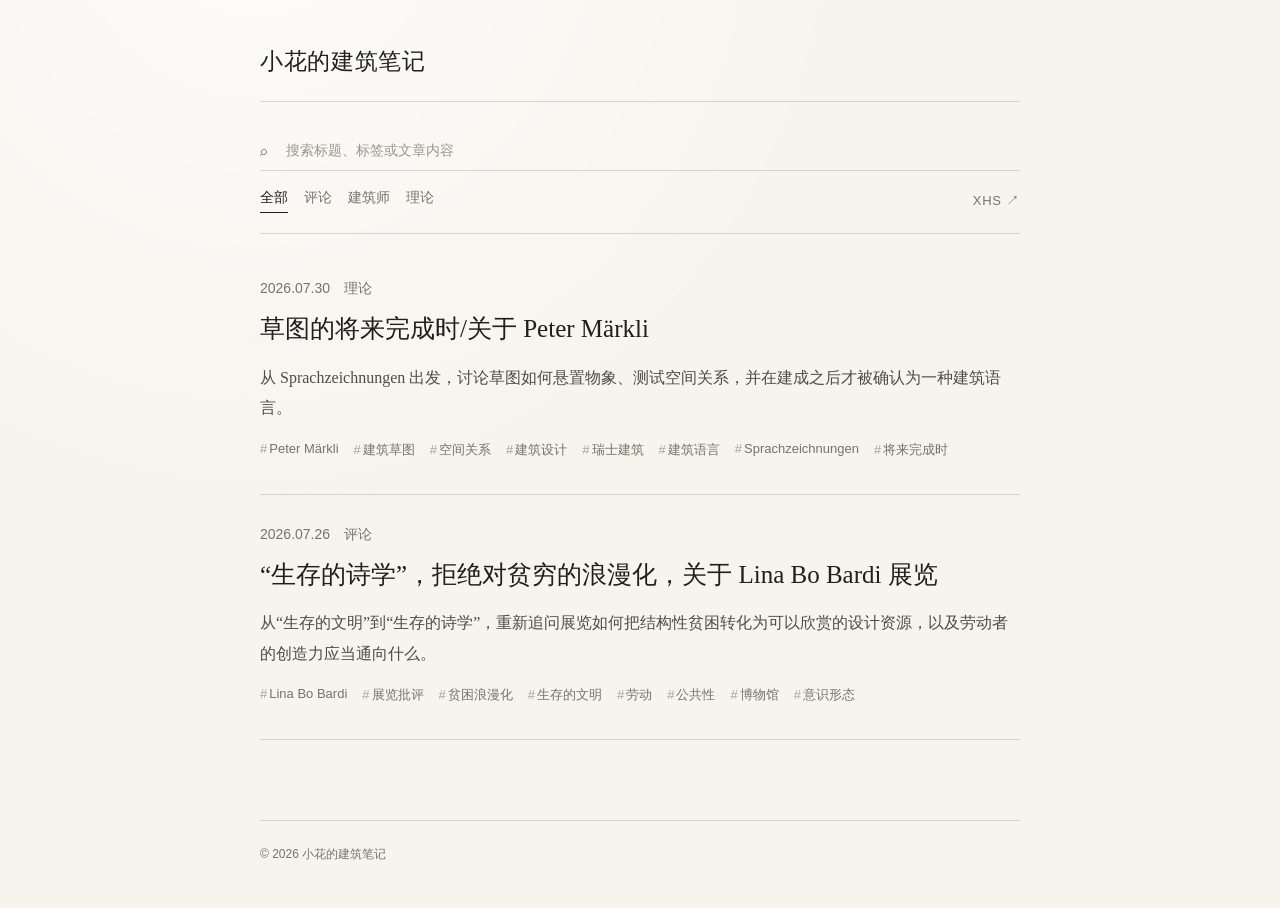
==== index.html @ e9a3d19f "Add Peter Märkli article to homepage" ====
<!doctype html>
<html lang="zh-CN">
  <head>
    <meta charset="utf-8" />
    <meta name="viewport" content="width=device-width, initial-scale=1" />
    <meta
      name="description"
      content="小花的建筑笔记：建筑、展览与公共生活的阅读、评论和研究札记。"
    />
    <meta name="robots" content="noindex, noarchive, nosnippet" />
    <title>小花的建筑笔记</title>
    <link rel="stylesheet" href="/assets/styles.css" />
  </head>
  <body>
    <div class="shell">
      <header class="site-header">
        <a class="site-title" href="/" aria-label="小花的建筑笔记首页">小花的建筑笔记</a>
      </header>

      <main>
        <section class="controls" aria-label="文章搜索与筛选">
          <div class="search-wrap">
            <label class="search-label" for="article-search" aria-hidden="true">⌕</label>
            <input
              class="search-input"
              id="article-search"
              type="search"
              placeholder="搜索标题、标签或文章内容"
              autocomplete="off"
              data-search
            />
            <button class="search-clear" type="button" data-search-clear>清除</button>
          </div>

          <div class="filter-row">
            <div class="filters" aria-label="文章分类">
              <button
                class="filter-button is-active"
                type="button"
                data-filter="全部"
                aria-pressed="true"
              >
                全部
              </button>
              <button class="filter-button" type="button" data-filter="评论" aria-pressed="false">
                评论
              </button>
              <button
                class="filter-button"
                type="button"
                data-filter="建筑师"
                aria-pressed="false"
              >
                建筑师
              </button>
              <button class="filter-button" type="button" data-filter="理论" aria-pressed="false">
                理论
              </button>
            </div>
            <a
              class="xhs-link"
              href="https://xhslink.cn/m/5hU8gL6OSXb"
              target="_blank"
              rel="noopener noreferrer"
              aria-label="在新窗口打开小红书"
              >XHS ↗</a
            >
          </div>
        </section>

        <p class="result-count" aria-live="polite" data-result-count></p>

        <section class="article-list" aria-label="文章">
          <a
            class="article-card"
            href="/articles/future-perfect-sketch-peter-markli/"
            data-article
          >
            <div class="article-meta">
              <time datetime="2026-07-30">2026.07.30</time>
              <span>理论</span>
            </div>
            <h1 class="article-card-title">
              草图的将来完成时/关于 <span lang="en">Peter Märkli</span>
            </h1>
            <p class="article-summary">
              从 Sprachzeichnungen 出发，讨论草图如何悬置物象、测试空间关系，并在建成之后才被确认为一种建筑语言。
            </p>
            <div class="article-tags" aria-label="标签">
              <span class="tag">Peter Märkli</span>
              <span class="tag">建筑草图</span>
              <span class="tag">空间关系</span>
              <span class="tag">建筑设计</span>
              <span class="tag">瑞士建筑</span>
              <span class="tag">建筑语言</span>
              <span class="tag">Sprachzeichnungen</span>
              <span class="tag">将来完成时</span>
            </div>
          </a>

          <a
            class="article-card"
            href="/articles/poetics-of-survival-lina-bo-bardi/"
            data-article
          >
            <div class="article-meta">
              <time datetime="2026-07-26">2026.07.26</time>
              <span>评论</span>
            </div>
            <h1 class="article-card-title">
              “生存的诗学”，拒绝对贫穷的浪漫化，关于 <span lang="en">Lina Bo Bardi</span>
              展览
            </h1>
            <p class="article-summary">
              从“生存的文明”到“生存的诗学”，重新追问展览如何把结构性贫困转化为可以欣赏的设计资源，以及劳动者的创造力应当通向什么。
            </p>
            <div class="article-tags" aria-label="标签">
              <span class="tag">Lina Bo Bardi</span>
              <span class="tag">展览批评</span>
              <span class="tag">贫困浪漫化</span>
              <span class="tag">生存的文明</span>
              <span class="tag">劳动</span>
              <span class="tag">公共性</span>
              <span class="tag">博物馆</span>
              <span class="tag">意识形态</span>
            </div>
          </a>

          <p class="empty-state" data-empty>没有找到匹配的文章。</p>
        </section>
      </main>

      <footer class="site-footer">
        <span>© 2026 小花的建筑笔记</span>
      </footer>
    </div>

    <script src="/assets/site.js" defer></script>
    <script src="/assets/protect.js" defer></script>
  </body>
</html>
---- assets/styles.css ----
:root {
  color-scheme: light;
  --paper: #f7f4ed;
  --paper-deep: #efeae0;
  --ink: #201f1c;
  --muted: #77726a;
  --line: rgba(32, 31, 28, 0.16);
  --accent: #8d3f2b;
  --serif-cn: "Songti SC", STSong, "Noto Serif CJK SC", "Source Han Serif SC", serif;
  --serif-en: "New York", ui-serif, "Iowan Old Style", "Times New Roman", serif;
  --ui: -apple-system, BlinkMacSystemFont, "SF Pro Text", "SF Pro Display", "PingFang SC",
    "Helvetica Neue", Arial, sans-serif;
}

* {
  box-sizing: border-box;
}

html {
  background: var(--paper);
  color: var(--ink);
  font-synthesis: none;
  text-rendering: optimizeLegibility;
  -webkit-font-smoothing: antialiased;
}

body {
  margin: 0;
  min-height: 100vh;
  background:
    radial-gradient(circle at 20% -10%, rgba(255, 255, 255, 0.72), transparent 38rem),
    var(--paper);
}

a {
  color: inherit;
  text-decoration: none;
}

a:focus-visible,
button:focus-visible,
input:focus-visible {
  outline: 1px solid var(--ink);
  outline-offset: 4px;
}

.shell {
  width: min(100% - 40px, 760px);
  margin: 0 auto;
}

.site-header {
  display: flex;
  align-items: baseline;
  justify-content: space-between;
  gap: 24px;
  padding: 46px 0 24px;
  border-bottom: 1px solid var(--line);
}

.site-title {
  font-family: var(--serif-cn);
  font-size: 23px;
  font-weight: 500;
  letter-spacing: 0.03em;
}

.site-note {
  color: var(--muted);
  font-family: var(--ui);
  font-size: 12px;
  font-weight: 400;
  letter-spacing: 0.08em;
}

.controls {
  padding: 27px 0 20px;
  border-bottom: 1px solid var(--line);
}

.search-wrap {
  position: relative;
}

.search-label {
  position: absolute;
  left: 0;
  top: 50%;
  color: var(--muted);
  font-family: var(--ui);
  font-size: 14px;
  transform: translateY(-50%);
  pointer-events: none;
}

.search-input {
  width: 100%;
  height: 42px;
  padding: 0 58px 0 26px;
  border: 0;
  border-bottom: 1px solid var(--line);
  border-radius: 0;
  background: transparent;
  color: var(--ink);
  font-family: var(--ui);
  font-size: 14px;
  font-weight: 400;
  appearance: none;
}

.search-input::placeholder {
  color: #9a958d;
}

.search-input:focus {
  border-bottom-color: var(--ink);
  outline: none;
}

.search-clear {
  position: absolute;
  right: 0;
  top: 50%;
  display: none;
  padding: 6px 0 6px 10px;
  border: 0;
  background: transparent;
  color: var(--muted);
  cursor: pointer;
  font-family: var(--ui);
  font-size: 12px;
  transform: translateY(-50%);
}

.search-clear.is-visible {
  display: block;
}

.filter-row {
  display: flex;
  align-items: center;
  gap: 20px;
  margin-top: 18px;
}

.filters {
  display: flex;
  flex: 1;
  flex-wrap: wrap;
  gap: 16px;
}

.filter-button {
  padding: 0 0 5px;
  border: 0;
  border-bottom: 1px solid transparent;
  background: transparent;
  color: var(--muted);
  cursor: pointer;
  font-family: var(--ui);
  font-size: 14px;
  font-weight: 400;
}

.filter-button:hover,
.filter-button.is-active {
  border-bottom-color: var(--ink);
  color: var(--ink);
}

.xhs-link {
  margin-left: auto;
  color: var(--muted);
  font-family: var(--ui);
  font-size: 13px;
  font-weight: 400;
  letter-spacing: 0.06em;
  transition: color 160ms ease;
}

.xhs-link:hover {
  color: var(--accent);
}

.article-list {
  padding: 15px 0 80px;
}

.article-card {
  display: block;
  padding: 31px 0 35px;
  border-bottom: 1px solid var(--line);
}

.article-card:hover .article-card-title {
  color: var(--accent);
}

.article-meta,
.result-count,
.empty-state,
.article-kicker,
.article-tags,
.figure-caption,
.back-link,
.site-footer {
  font-family: var(--ui);
  font-size: 14px;
  font-weight: 400;
}

.article-meta {
  display: flex;
  gap: 14px;
  margin-bottom: 12px;
  color: var(--muted);
}

.article-card-title {
  max-width: 690px;
  margin: 0;
  font-family: var(--serif-cn);
  font-size: 25px;
  font-weight: 500;
  line-height: 1.55;
  transition: color 160ms ease;
}

.article-summary {
  margin: 14px 0 0;
  color: #4f4c46;
  font-family: var(--serif-cn);
  font-size: 16px;
  font-weight: 400;
  line-height: 1.9;
}

.article-tags {
  display: flex;
  flex-wrap: wrap;
  gap: 7px 15px;
  margin-top: 17px;
  color: var(--muted);
  font-size: 13px;
}

.tag::before {
  content: "#";
  margin-right: 2px;
  color: #aaa49a;
}

.result-count {
  display: none;
  margin: 25px 0 0;
  color: var(--muted);
}

.result-count.is-visible {
  display: block;
}

.empty-state {
  display: none;
  padding: 54px 0;
  color: var(--muted);
}

.empty-state.is-visible {
  display: block;
}

.article-page .site-header {
  padding-bottom: 22px;
}

.article-main {
  padding: 55px 0 88px;
}

.back-link {
  display: inline-block;
  margin-bottom: 49px;
  color: var(--muted);
}

.back-link:hover {
  color: var(--ink);
}

.article-kicker {
  display: flex;
  gap: 15px;
  margin-bottom: 15px;
  color: var(--muted);
}

.article-title {
  margin: 0;
  font-family: var(--serif-cn);
  font-size: 30px;
  font-weight: 500;
  line-height: 1.5;
  letter-spacing: 0.005em;
}

.article-deck {
  margin: 23px 0 0;
  color: #5f5a52;
  font-family: var(--serif-cn);
  font-size: 16px;
  line-height: 1.9;
}

.article-header .article-tags {
  margin-top: 24px;
  padding-bottom: 38px;
  border-bottom: 1px solid var(--line);
}

.article-body {
  padding-top: 37px;
  font-family: var(--serif-cn);
  font-size: 18px;
  font-weight: 400;
  line-height: 1.95;
  letter-spacing: 0.004em;
}

.article-body p {
  margin: 0 0 1.55em;
}

.article-body .latin {
  font-family: var(--serif-en);
}

.article-body h2 {
  margin: 2.7em 0 1.2em;
  font-family: var(--serif-cn);
  font-size: 21px;
  font-weight: 500;
  line-height: 1.6;
}

.article-body h3 {
  margin: 2em 0 0.7em;
  font-family: var(--serif-cn);
  font-size: 18px;
  font-weight: 500;
  line-height: 1.8;
}

.article-body figure {
  width: min(100vw - 40px, 920px);
  margin: 3.3em 0 3.45em;
  transform: translateX(calc((760px - min(100vw - 40px, 920px)) / 2));
}

.article-body img {
  display: block;
  width: 100%;
  max-height: 78vh;
  background: var(--paper-deep);
  object-fit: contain;
}

.article-body .portrait {
  width: min(76vw, 570px);
  margin-right: auto;
  margin-left: auto;
}

.figure-caption {
  margin-top: 10px;
  color: var(--muted);
  font-size: 12px;
  line-height: 1.6;
  letter-spacing: 0.015em;
}

.article-conclusion {
  margin: 3.2em 0 2.7em;
  padding: 1.65em 0 0.05em;
  border-top: 1px solid var(--ink);
  border-bottom: 1px solid var(--ink);
}

.article-conclusion p {
  padding-left: 1.6em;
  text-indent: -1.6em;
}

.site-footer {
  display: flex;
  justify-content: space-between;
  gap: 18px;
  padding: 25px 0 45px;
  border-top: 1px solid var(--line);
  color: var(--muted);
  font-size: 12px;
}

@media (max-width: 799px) {
  .article-body figure {
    transform: none;
  }
}

@media (max-width: 560px) {
  .shell {
    width: min(100% - 30px, 760px);
  }

  .site-header {
    align-items: flex-start;
    padding-top: 30px;
  }

  .site-note {
    display: none;
  }

  .controls {
    padding-top: 21px;
  }

  .filter-row {
    gap: 12px;
  }

  .filters {
    gap: 13px;
  }

  .article-card {
    padding: 26px 0 30px;
  }

  .article-card-title {
    font-size: 22px;
  }

  .article-summary {
    font-size: 15px;
  }

  .article-main {
    padding: 36px 0 66px;
  }

  .back-link {
    margin-bottom: 35px;
  }

  .article-title {
    font-size: 28px;
  }

  .article-body {
    font-size: 17px;
    line-height: 1.92;
  }

  .article-body figure {
    width: calc(100vw - 30px);
  }

  .site-footer {
    flex-direction: column;
  }
}

@media (prefers-reduced-motion: reduce) {
  * {
    scroll-behavior: auto !important;
    transition: none !important;
  }
}
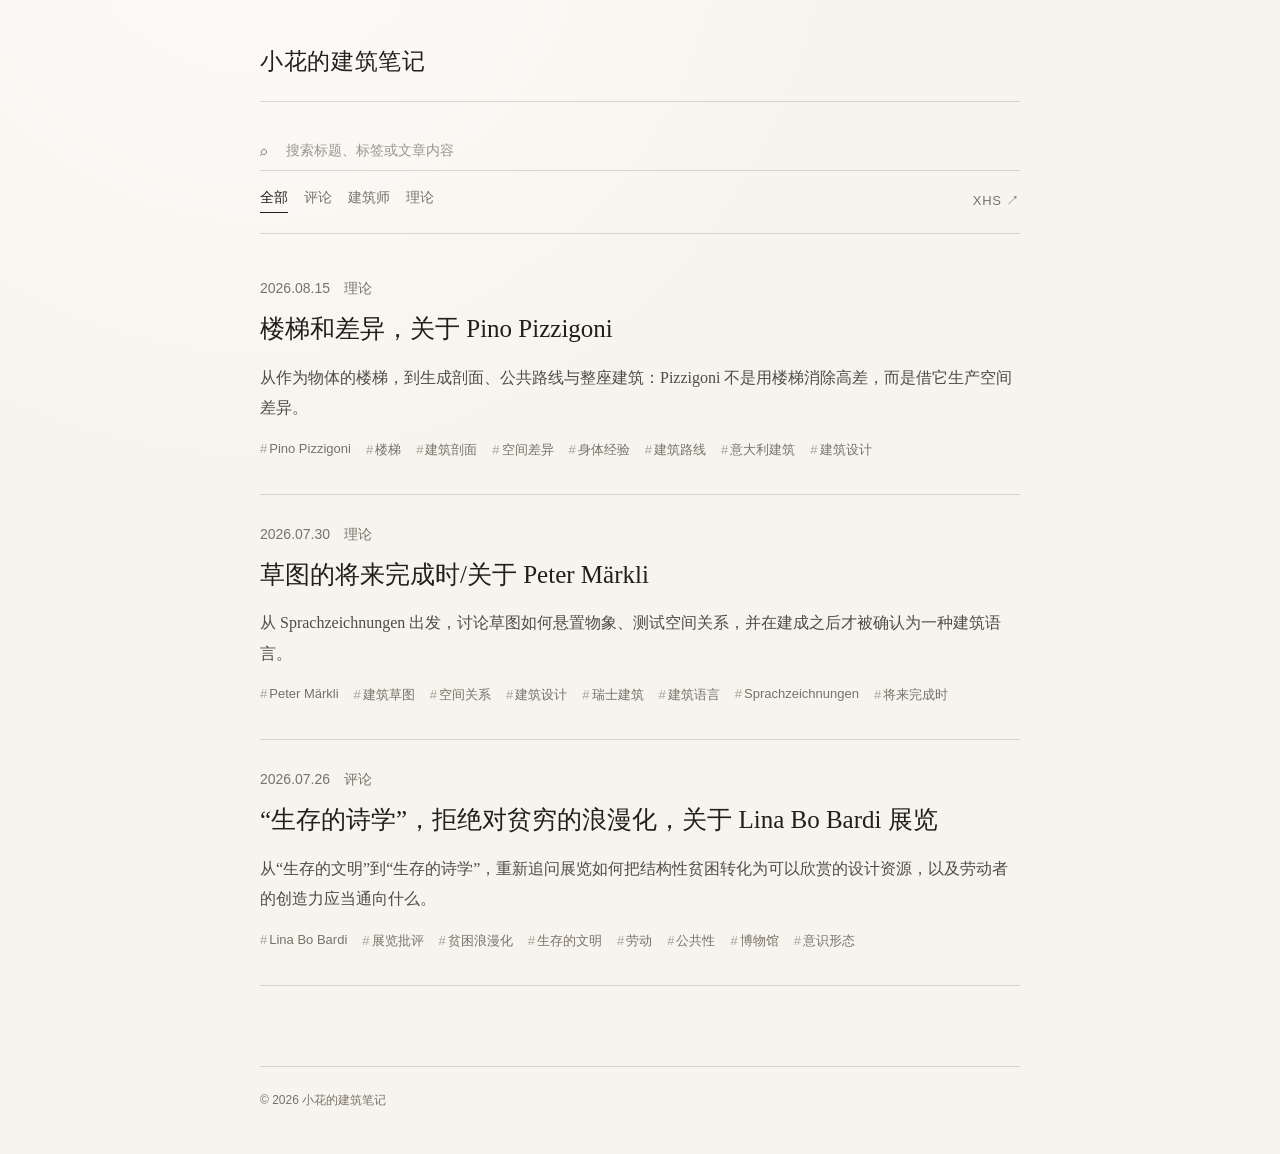
==== commit ab2775b6: "Add Pino Pizzigoni article to homepage" ====
--- a/index.html
+++ b/index.html
@@ -73,7 +73,34 @@
         <section class="article-list" aria-label="文章">
           <a
             class="article-card"
-            href="/articles/future-perfect-sketch-peter-markli/"
+            href="/articles/stairs-and-difference-pino-pizzigoni/?v=20260815"
+            data-article
+          >
+            <div class="article-meta">
+              <time datetime="2026-08-15">2026.08.15</time>
+              <span>理论</span>
+            </div>
+            <h1 class="article-card-title">
+              楼梯和差异，关于 <span lang="en">Pino Pizzigoni</span>
+            </h1>
+            <p class="article-summary">
+              从作为物体的楼梯，到生成剖面、公共路线与整座建筑：Pizzigoni 不是用楼梯消除高差，而是借它生产空间差异。
+            </p>
+            <div class="article-tags" aria-label="标签">
+              <span class="tag">Pino Pizzigoni</span>
+              <span class="tag">楼梯</span>
+              <span class="tag">建筑剖面</span>
+              <span class="tag">空间差异</span>
+              <span class="tag">身体经验</span>
+              <span class="tag">建筑路线</span>
+              <span class="tag">意大利建筑</span>
+              <span class="tag">建筑设计</span>
+            </div>
+          </a>
+
+          <a
+            class="article-card"
+            href="/articles/future-perfect-sketch-peter-markli/?v=20260730"
             data-article
           >
             <div class="article-meta">
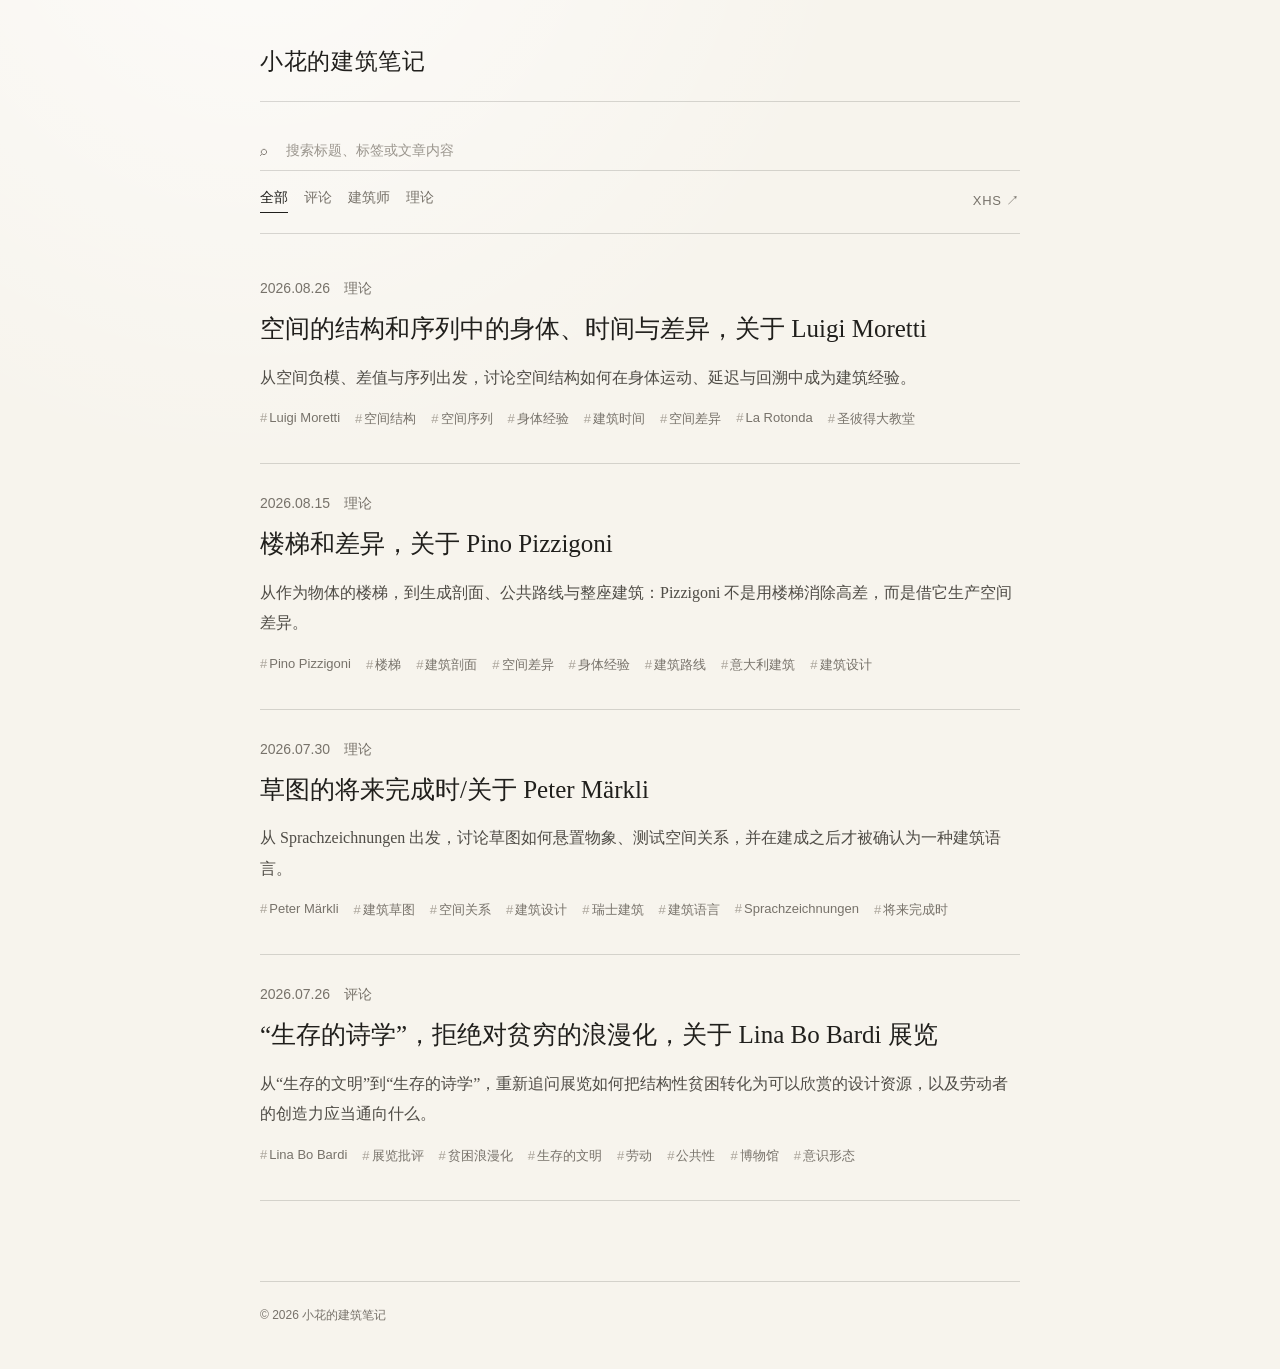
==== commit 7b40a486: "publish Luigi Moretti space structure and sequence essay" ====
--- a/index.html
+++ b/index.html
@@ -3,10 +3,7 @@
   <head>
     <meta charset="utf-8" />
     <meta name="viewport" content="width=device-width, initial-scale=1" />
-    <meta
-      name="description"
-      content="小花的建筑笔记：建筑、展览与公共生活的阅读、评论和研究札记。"
-    />
+    <meta name="description" content="小花的建筑笔记：建筑、展览与公共生活的阅读、评论和研究札记。" />
     <meta name="robots" content="noindex, noarchive, nosnippet" />
     <title>小花的建筑笔记</title>
     <link rel="stylesheet" href="/assets/styles.css" />
@@ -21,148 +18,65 @@
         <section class="controls" aria-label="文章搜索与筛选">
           <div class="search-wrap">
             <label class="search-label" for="article-search" aria-hidden="true">⌕</label>
-            <input
-              class="search-input"
-              id="article-search"
-              type="search"
-              placeholder="搜索标题、标签或文章内容"
-              autocomplete="off"
-              data-search
-            />
+            <input class="search-input" id="article-search" type="search" placeholder="搜索标题、标签或文章内容" autocomplete="off" data-search />
             <button class="search-clear" type="button" data-search-clear>清除</button>
           </div>
 
           <div class="filter-row">
             <div class="filters" aria-label="文章分类">
-              <button
-                class="filter-button is-active"
-                type="button"
-                data-filter="全部"
-                aria-pressed="true"
-              >
-                全部
-              </button>
-              <button class="filter-button" type="button" data-filter="评论" aria-pressed="false">
-                评论
-              </button>
-              <button
-                class="filter-button"
-                type="button"
-                data-filter="建筑师"
-                aria-pressed="false"
-              >
-                建筑师
-              </button>
-              <button class="filter-button" type="button" data-filter="理论" aria-pressed="false">
-                理论
-              </button>
+              <button class="filter-button is-active" type="button" data-filter="全部" aria-pressed="true">全部</button>
+              <button class="filter-button" type="button" data-filter="评论" aria-pressed="false">评论</button>
+              <button class="filter-button" type="button" data-filter="建筑师" aria-pressed="false">建筑师</button>
+              <button class="filter-button" type="button" data-filter="理论" aria-pressed="false">理论</button>
             </div>
-            <a
-              class="xhs-link"
-              href="https://xhslink.cn/m/5hU8gL6OSXb"
-              target="_blank"
-              rel="noopener noreferrer"
-              aria-label="在新窗口打开小红书"
-              >XHS ↗</a
-            >
+            <a class="xhs-link" href="https://xhslink.cn/m/5hU8gL6OSXb" target="_blank" rel="noopener noreferrer" aria-label="在新窗口打开小红书">XHS ↗</a>
           </div>
         </section>
 
         <p class="result-count" aria-live="polite" data-result-count></p>
 
         <section class="article-list" aria-label="文章">
-          <a
-            class="article-card"
-            href="/articles/stairs-and-difference-pino-pizzigoni/?v=20260815"
-            data-article
-          >
+          <a class="article-card" href="/articles/structure-sequence-body-time-difference-luigi-moretti/?v=20260826" data-article>
             <div class="article-meta">
-              <time datetime="2026-08-15">2026.08.15</time>
+              <time datetime="2026-08-26">2026.08.26</time>
               <span>理论</span>
             </div>
-            <h1 class="article-card-title">
-              楼梯和差异，关于 <span lang="en">Pino Pizzigoni</span>
-            </h1>
-            <p class="article-summary">
-              从作为物体的楼梯，到生成剖面、公共路线与整座建筑：Pizzigoni 不是用楼梯消除高差，而是借它生产空间差异。
-            </p>
+            <h1 class="article-card-title">空间的结构和序列中的身体、时间与差异，关于 <span lang="en">Luigi Moretti</span></h1>
+            <p class="article-summary">从空间负模、差值与序列出发，讨论空间结构如何在身体运动、延迟与回溯中成为建筑经验。</p>
             <div class="article-tags" aria-label="标签">
-              <span class="tag">Pino Pizzigoni</span>
-              <span class="tag">楼梯</span>
-              <span class="tag">建筑剖面</span>
-              <span class="tag">空间差异</span>
-              <span class="tag">身体经验</span>
-              <span class="tag">建筑路线</span>
-              <span class="tag">意大利建筑</span>
-              <span class="tag">建筑设计</span>
+              <span class="tag">Luigi Moretti</span><span class="tag">空间结构</span><span class="tag">空间序列</span><span class="tag">身体经验</span><span class="tag">建筑时间</span><span class="tag">空间差异</span><span class="tag">La Rotonda</span><span class="tag">圣彼得大教堂</span>
             </div>
           </a>
 
-          <a
-            class="article-card"
-            href="/articles/future-perfect-sketch-peter-markli/?v=20260730"
-            data-article
-          >
-            <div class="article-meta">
-              <time datetime="2026-07-30">2026.07.30</time>
-              <span>理论</span>
-            </div>
-            <h1 class="article-card-title">
-              草图的将来完成时/关于 <span lang="en">Peter Märkli</span>
-            </h1>
-            <p class="article-summary">
-              从 Sprachzeichnungen 出发，讨论草图如何悬置物象、测试空间关系，并在建成之后才被确认为一种建筑语言。
-            </p>
-            <div class="article-tags" aria-label="标签">
-              <span class="tag">Peter Märkli</span>
-              <span class="tag">建筑草图</span>
-              <span class="tag">空间关系</span>
-              <span class="tag">建筑设计</span>
-              <span class="tag">瑞士建筑</span>
-              <span class="tag">建筑语言</span>
-              <span class="tag">Sprachzeichnungen</span>
-              <span class="tag">将来完成时</span>
-            </div>
+          <a class="article-card" href="/articles/stairs-and-difference-pino-pizzigoni/?v=20260815" data-article>
+            <div class="article-meta"><time datetime="2026-08-15">2026.08.15</time><span>理论</span></div>
+            <h1 class="article-card-title">楼梯和差异，关于 <span lang="en">Pino Pizzigoni</span></h1>
+            <p class="article-summary">从作为物体的楼梯，到生成剖面、公共路线与整座建筑：Pizzigoni 不是用楼梯消除高差，而是借它生产空间差异。</p>
+            <div class="article-tags" aria-label="标签"><span class="tag">Pino Pizzigoni</span><span class="tag">楼梯</span><span class="tag">建筑剖面</span><span class="tag">空间差异</span><span class="tag">身体经验</span><span class="tag">建筑路线</span><span class="tag">意大利建筑</span><span class="tag">建筑设计</span></div>
           </a>
 
-          <a
-            class="article-card"
-            href="/articles/poetics-of-survival-lina-bo-bardi/"
-            data-article
-          >
-            <div class="article-meta">
-              <time datetime="2026-07-26">2026.07.26</time>
-              <span>评论</span>
-            </div>
-            <h1 class="article-card-title">
-              “生存的诗学”，拒绝对贫穷的浪漫化，关于 <span lang="en">Lina Bo Bardi</span>
-              展览
-            </h1>
-            <p class="article-summary">
-              从“生存的文明”到“生存的诗学”，重新追问展览如何把结构性贫困转化为可以欣赏的设计资源，以及劳动者的创造力应当通向什么。
-            </p>
-            <div class="article-tags" aria-label="标签">
-              <span class="tag">Lina Bo Bardi</span>
-              <span class="tag">展览批评</span>
-              <span class="tag">贫困浪漫化</span>
-              <span class="tag">生存的文明</span>
-              <span class="tag">劳动</span>
-              <span class="tag">公共性</span>
-              <span class="tag">博物馆</span>
-              <span class="tag">意识形态</span>
-            </div>
+          <a class="article-card" href="/articles/future-perfect-sketch-peter-markli/?v=20260730" data-article>
+            <div class="article-meta"><time datetime="2026-07-30">2026.07.30</time><span>理论</span></div>
+            <h1 class="article-card-title">草图的将来完成时/关于 <span lang="en">Peter Märkli</span></h1>
+            <p class="article-summary">从 Sprachzeichnungen 出发，讨论草图如何悬置物象、测试空间关系，并在建成之后才被确认为一种建筑语言。</p>
+            <div class="article-tags" aria-label="标签"><span class="tag">Peter Märkli</span><span class="tag">建筑草图</span><span class="tag">空间关系</span><span class="tag">建筑设计</span><span class="tag">瑞士建筑</span><span class="tag">建筑语言</span><span class="tag">Sprachzeichnungen</span><span class="tag">将来完成时</span></div>
+          </a>
+
+          <a class="article-card" href="/articles/poetics-of-survival-lina-bo-bardi/" data-article>
+            <div class="article-meta"><time datetime="2026-07-26">2026.07.26</time><span>评论</span></div>
+            <h1 class="article-card-title">“生存的诗学”，拒绝对贫穷的浪漫化，关于 <span lang="en">Lina Bo Bardi</span> 展览</h1>
+            <p class="article-summary">从“生存的文明”到“生存的诗学”，重新追问展览如何把结构性贫困转化为可以欣赏的设计资源，以及劳动者的创造力应当通向什么。</p>
+            <div class="article-tags" aria-label="标签"><span class="tag">Lina Bo Bardi</span><span class="tag">展览批评</span><span class="tag">贫困浪漫化</span><span class="tag">生存的文明</span><span class="tag">劳动</span><span class="tag">公共性</span><span class="tag">博物馆</span><span class="tag">意识形态</span></div>
           </a>
 
           <p class="empty-state" data-empty>没有找到匹配的文章。</p>
         </section>
       </main>
 
-      <footer class="site-footer">
-        <span>© 2026 小花的建筑笔记</span>
-      </footer>
+      <footer class="site-footer"><span>© 2026 小花的建筑笔记</span></footer>
     </div>
 
-    <script src="/assets/site.js" defer></script>
+    <script src="/assets/site.js?v=20260826" defer></script>
     <script src="/assets/protect.js" defer></script>
   </body>
 </html>
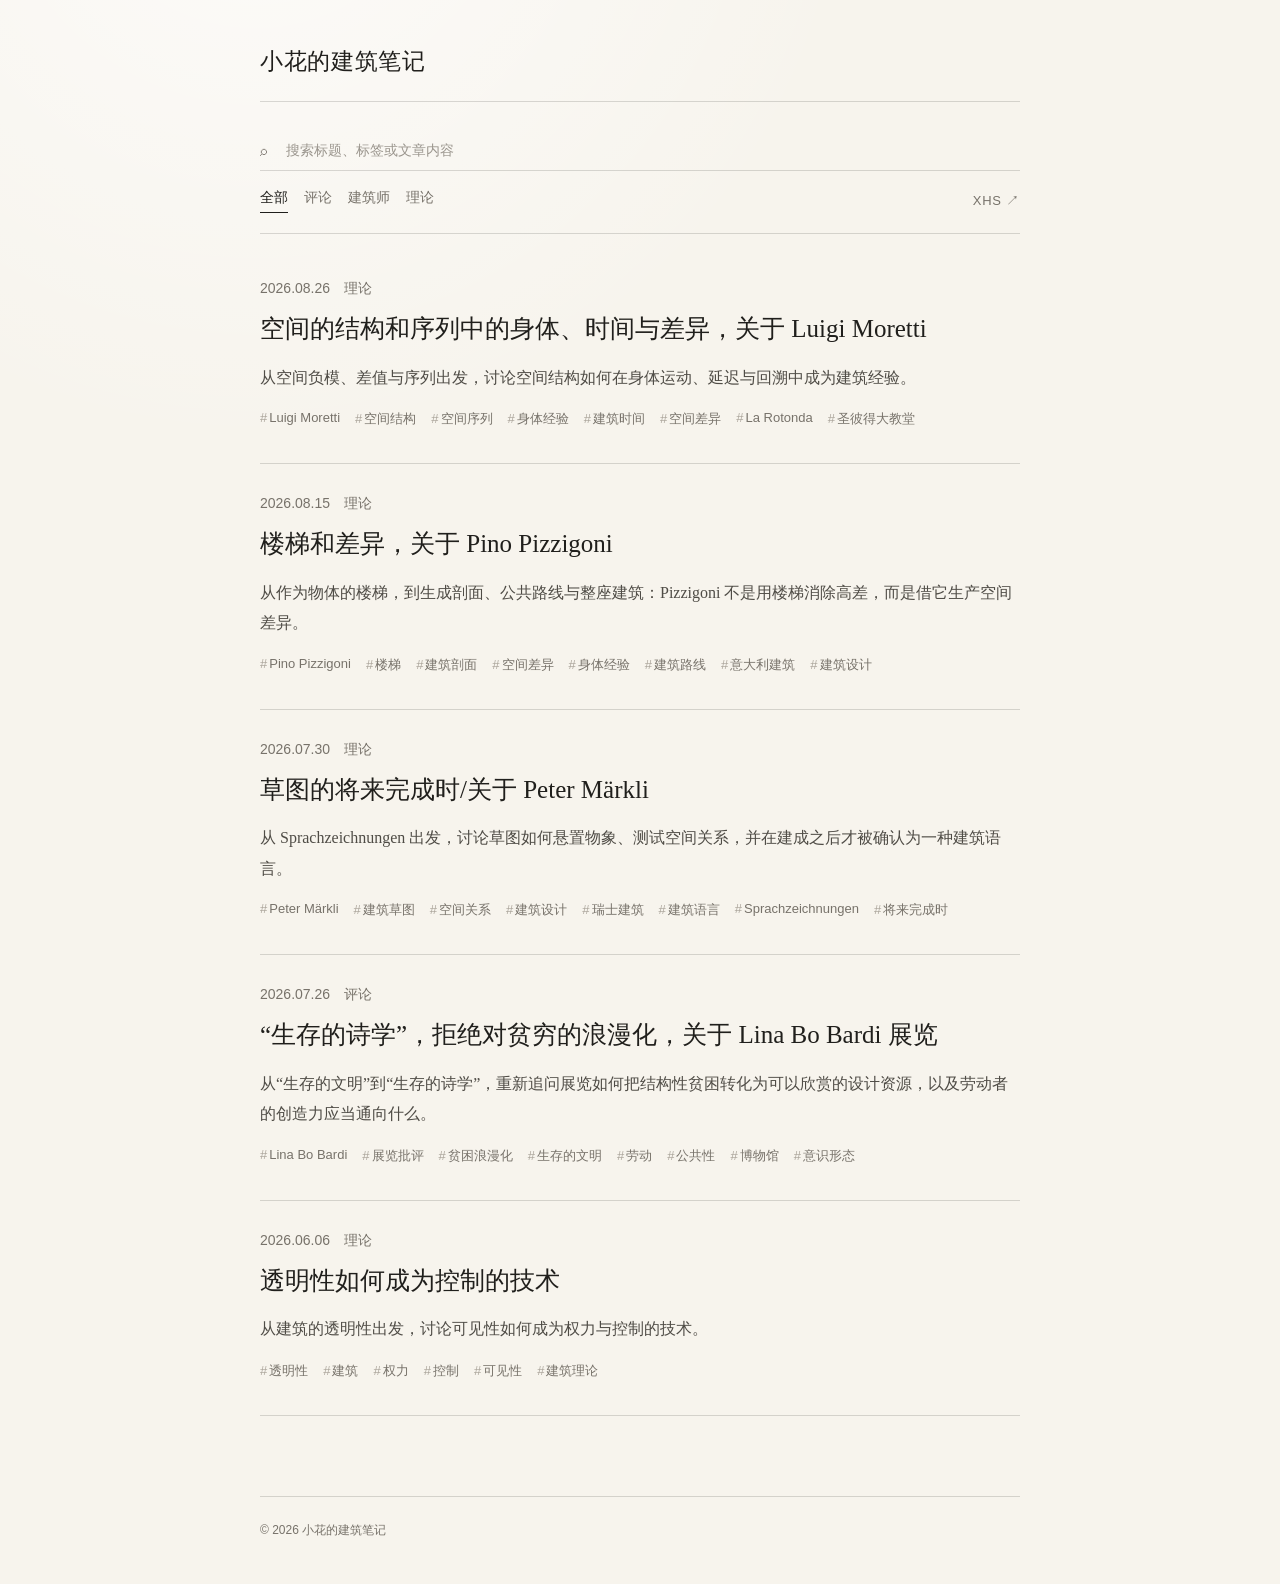
==== commit dd041cf3: "add transparency as a technology of control" ====
--- a/index.html
+++ b/index.html
@@ -69,6 +69,13 @@
             <div class="article-tags" aria-label="标签"><span class="tag">Lina Bo Bardi</span><span class="tag">展览批评</span><span class="tag">贫困浪漫化</span><span class="tag">生存的文明</span><span class="tag">劳动</span><span class="tag">公共性</span><span class="tag">博物馆</span><span class="tag">意识形态</span></div>
           </a>
 
+          <a class="article-card" href="/articles/transparency-as-a-technology-of-control/?v=20260606" data-article>
+            <div class="article-meta"><time datetime="2026-06-06">2026.06.06</time><span>理论</span></div>
+            <h1 class="article-card-title">透明性如何成为控制的技术</h1>
+            <p class="article-summary">从建筑的透明性出发，讨论可见性如何成为权力与控制的技术。</p>
+            <div class="article-tags" aria-label="标签"><span class="tag">透明性</span><span class="tag">建筑</span><span class="tag">权力</span><span class="tag">控制</span><span class="tag">可见性</span><span class="tag">建筑理论</span></div>
+          </a>
+
           <p class="empty-state" data-empty>没有找到匹配的文章。</p>
         </section>
       </main>
@@ -76,7 +83,7 @@
       <footer class="site-footer"><span>© 2026 小花的建筑笔记</span></footer>
     </div>
 
-    <script src="/assets/site.js?v=20260826" defer></script>
+    <script src="/assets/site.js?v=20260606a" defer></script>
     <script src="/assets/protect.js" defer></script>
   </body>
 </html>
--- a/assets/styles.css
+++ b/assets/styles.css
@@ -343,6 +343,10 @@
   line-height: 1.6;
 }
 
+.article-body > h2:first-child {
+  margin-top: 0;
+}
+
 .article-body h3 {
   margin: 2em 0 0.7em;
   font-family: var(--serif-cn);
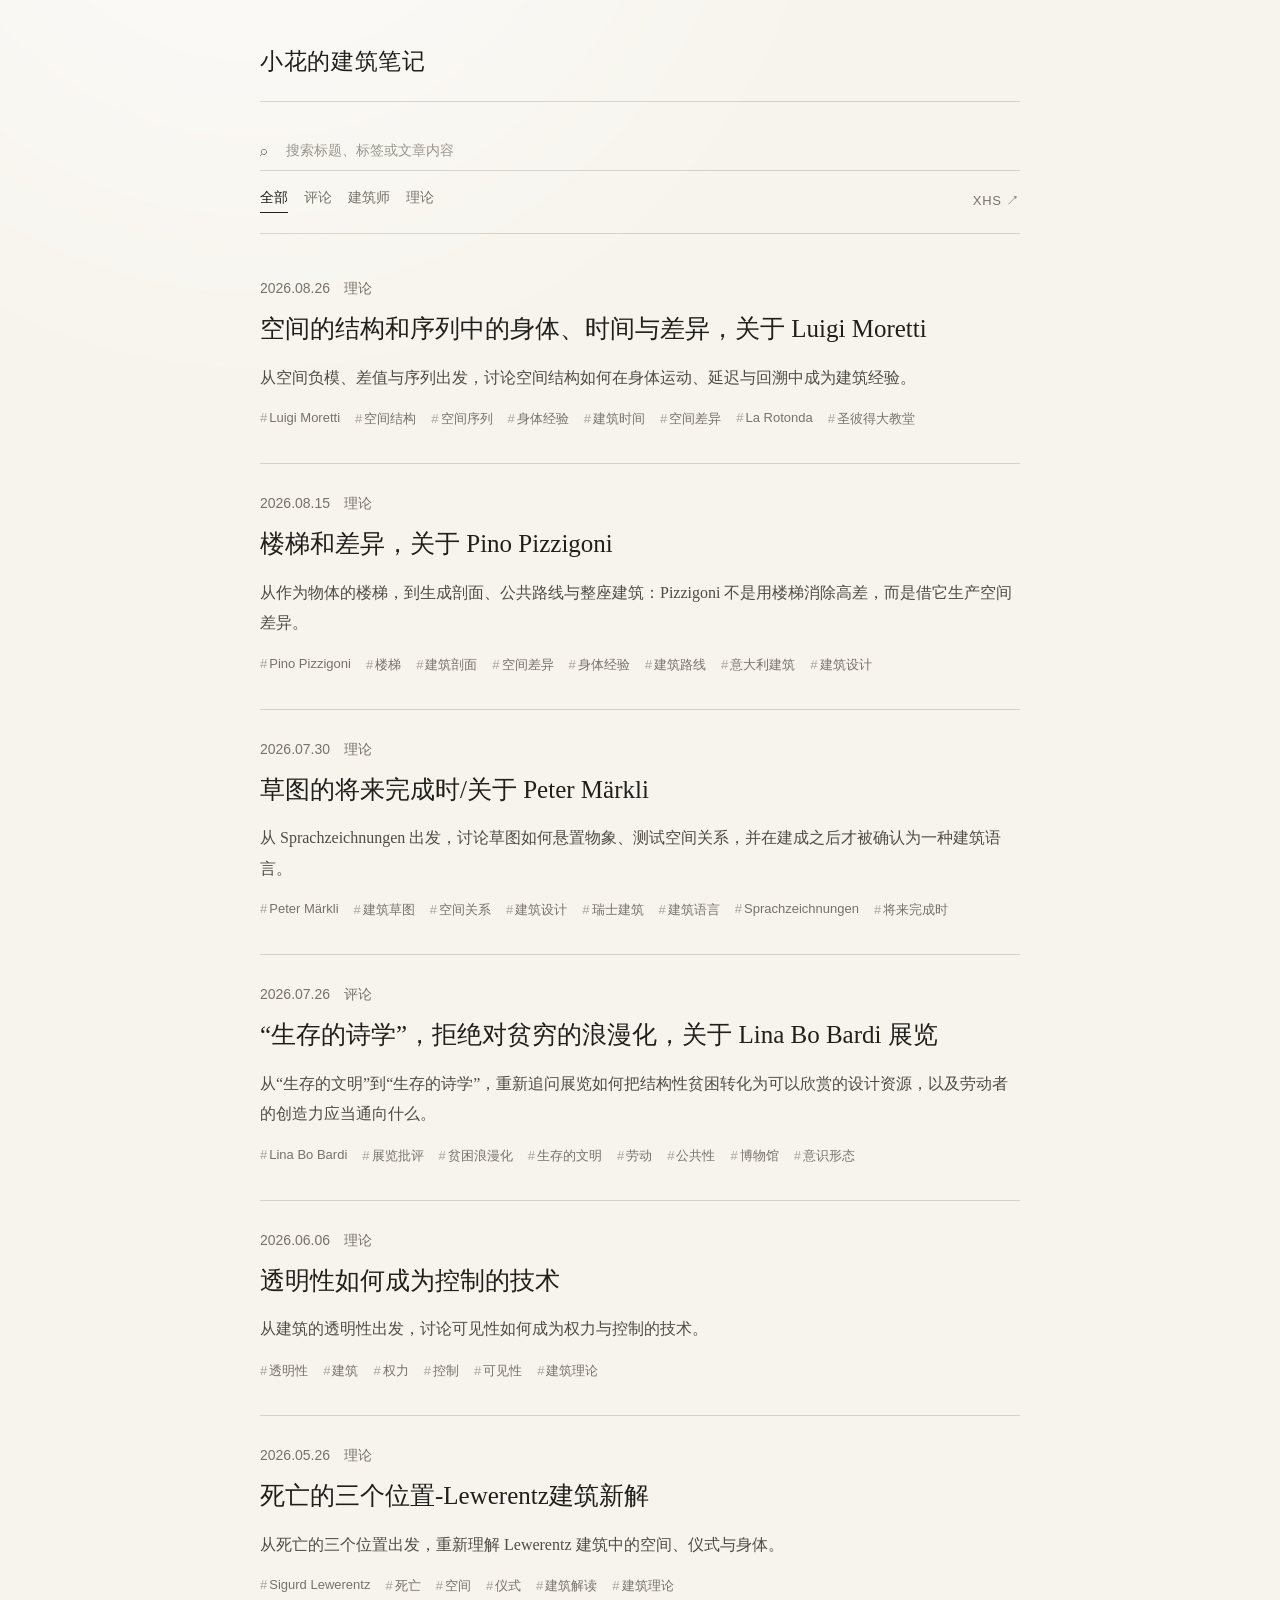
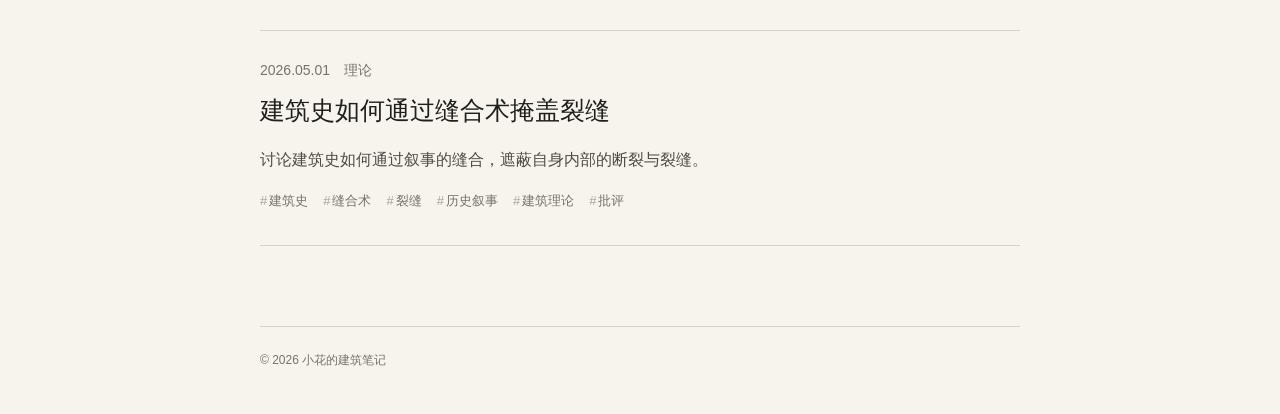
==== commit 73d3128c: "add two linked architecture essays" ====
--- a/index.html
+++ b/index.html
@@ -76,6 +76,20 @@
             <div class="article-tags" aria-label="标签"><span class="tag">透明性</span><span class="tag">建筑</span><span class="tag">权力</span><span class="tag">控制</span><span class="tag">可见性</span><span class="tag">建筑理论</span></div>
           </a>
 
+          <a class="article-card" href="/articles/three-positions-of-death-lewerentz/?v=20260526" data-article>
+            <div class="article-meta"><time datetime="2026-05-26">2026.05.26</time><span>理论</span></div>
+            <h1 class="article-card-title">死亡的三个位置-<span lang="en">Lewerentz</span>建筑新解</h1>
+            <p class="article-summary">从死亡的三个位置出发，重新理解 Lewerentz 建筑中的空间、仪式与身体。</p>
+            <div class="article-tags" aria-label="标签"><span class="tag">Sigurd Lewerentz</span><span class="tag">死亡</span><span class="tag">空间</span><span class="tag">仪式</span><span class="tag">建筑解读</span><span class="tag">建筑理论</span></div>
+          </a>
+
+          <a class="article-card" href="/articles/how-architectural-history-sutures-cracks/?v=20260501" data-article>
+            <div class="article-meta"><time datetime="2026-05-01">2026.05.01</time><span>理论</span></div>
+            <h1 class="article-card-title">建筑史如何通过缝合术掩盖裂缝</h1>
+            <p class="article-summary">讨论建筑史如何通过叙事的缝合，遮蔽自身内部的断裂与裂缝。</p>
+            <div class="article-tags" aria-label="标签"><span class="tag">建筑史</span><span class="tag">缝合术</span><span class="tag">裂缝</span><span class="tag">历史叙事</span><span class="tag">建筑理论</span><span class="tag">批评</span></div>
+          </a>
+
           <p class="empty-state" data-empty>没有找到匹配的文章。</p>
         </section>
       </main>
@@ -83,7 +97,7 @@
       <footer class="site-footer"><span>© 2026 小花的建筑笔记</span></footer>
     </div>
 
-    <script src="/assets/site.js?v=20260606a" defer></script>
+    <script src="/assets/site.js?v=20260526a" defer></script>
     <script src="/assets/protect.js" defer></script>
   </body>
 </html>
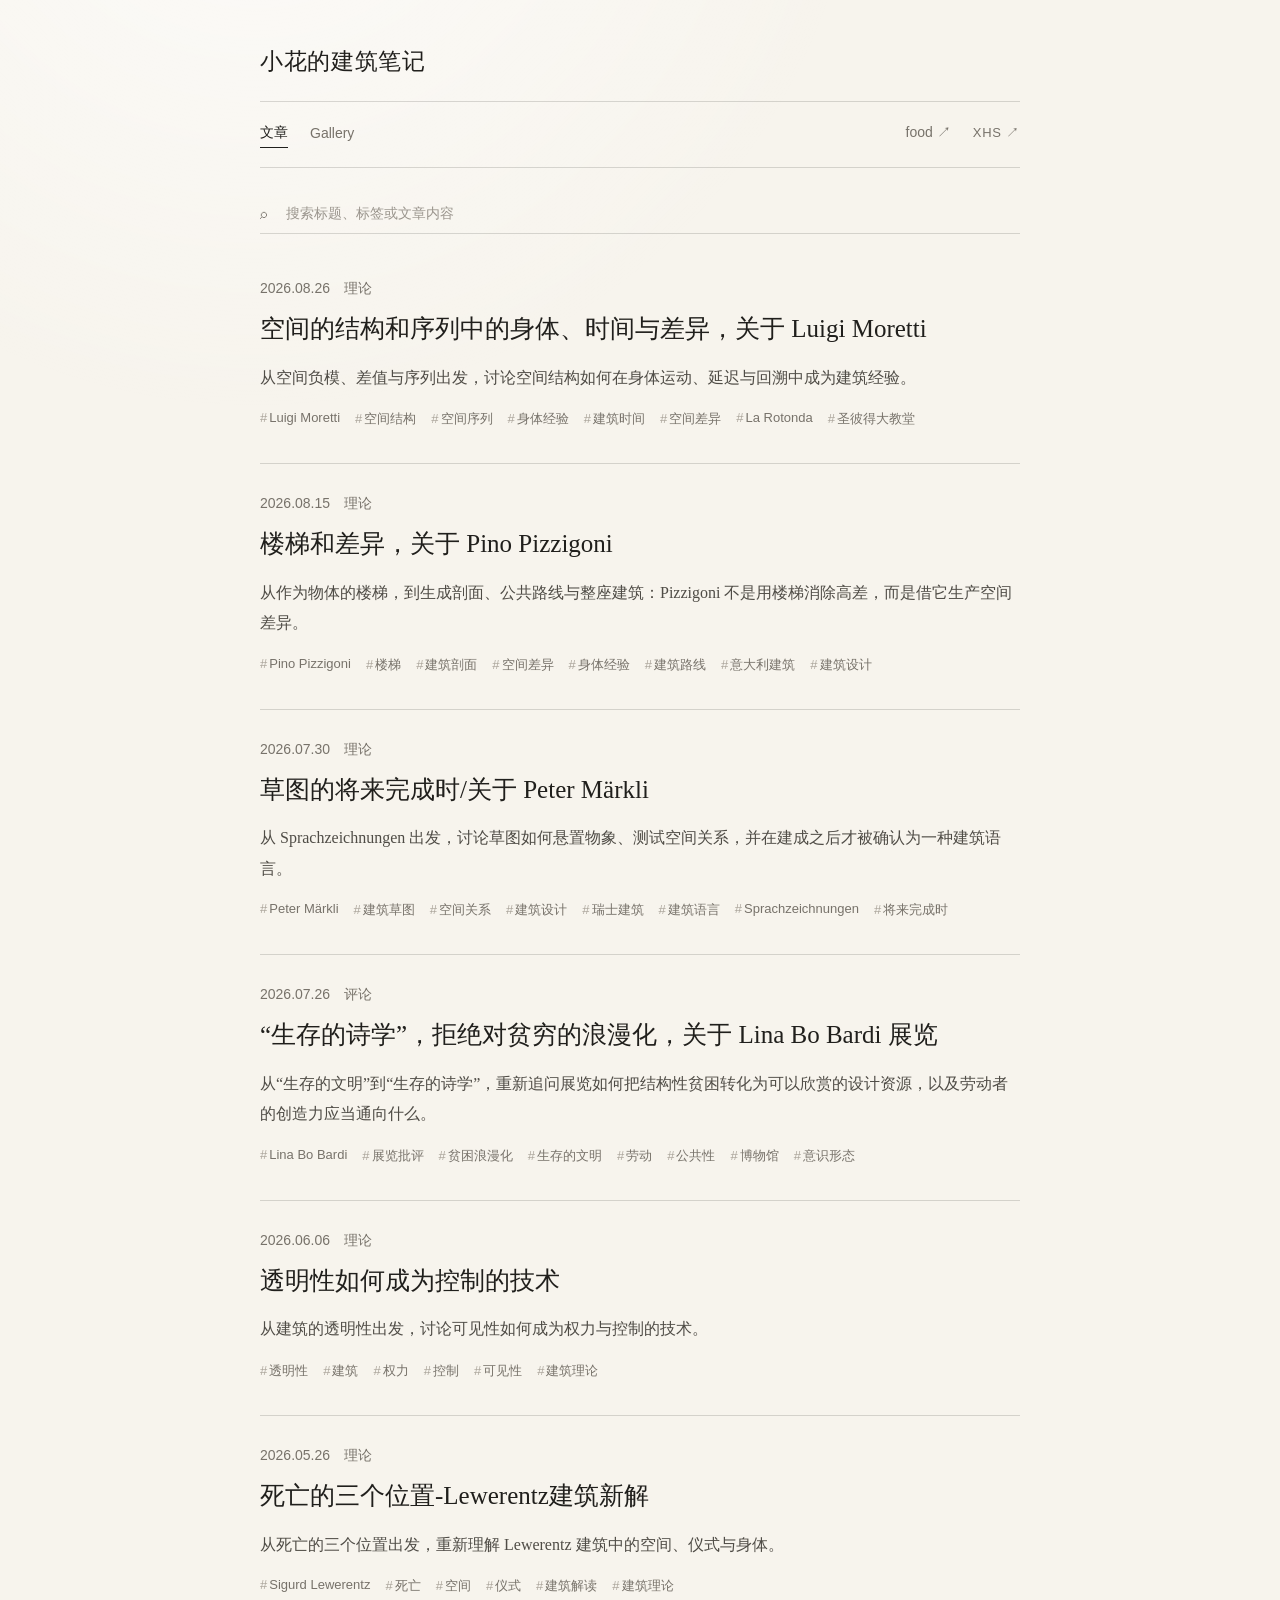
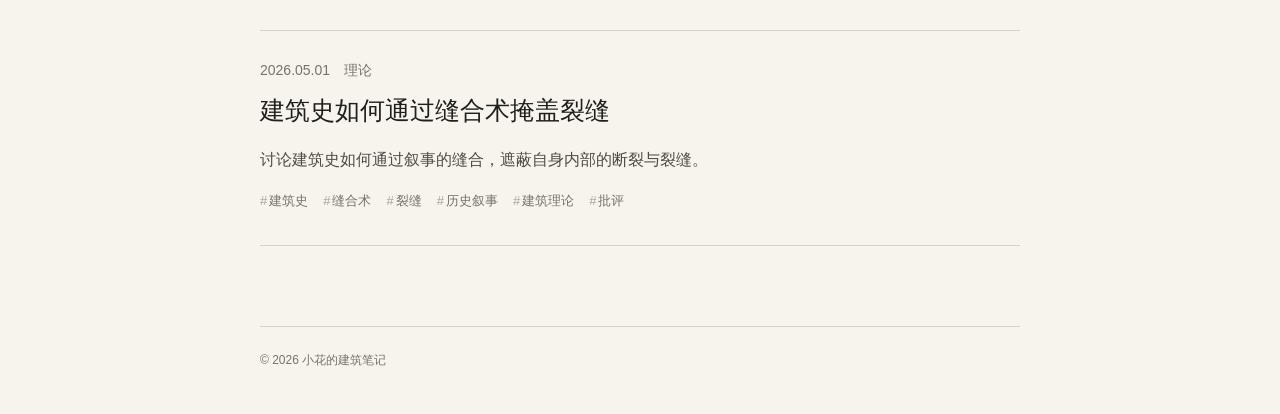
==== commit e1eefe27: "Add architecture Gallery and simplify homepage navigation" ====
--- a/index.html
+++ b/index.html
@@ -6,7 +6,7 @@
     <meta name="description" content="小花的建筑笔记：建筑、展览与公共生活的阅读、评论和研究札记。" />
     <meta name="robots" content="noindex, noarchive, nosnippet" />
     <title>小花的建筑笔记</title>
-    <link rel="stylesheet" href="/assets/styles.css" />
+    <link rel="stylesheet" href="/assets/styles.css?v=20261004-gallery" />
   </head>
   <body>
     <div class="shell">
@@ -14,23 +14,25 @@
         <a class="site-title" href="/" aria-label="小花的建筑笔记首页">小花的建筑笔记</a>
       </header>
 
+      <nav class="site-nav" aria-label="网站导航">
+        <div class="site-nav-pages">
+          <a class="site-nav-link is-active" href="/" aria-current="page">文章</a>
+          <a class="site-nav-link" href="/gallery/">Gallery</a>
+        </div>
+        <div class="site-nav-external">
+          <a class="site-nav-link" href="https://food.doubling.cc/" target="_blank" rel="noopener noreferrer" aria-label="在新窗口打开 food">food ↗</a>
+          <a class="site-nav-link xhs-link" href="https://xhslink.cn/m/5hU8gL6OSXb" target="_blank" rel="noopener noreferrer" aria-label="在新窗口打开小红书">XHS ↗</a>
+        </div>
+      </nav>
+
       <main>
-        <section class="controls" aria-label="文章搜索与筛选">
+        <section class="controls" aria-label="文章搜索">
           <div class="search-wrap">
             <label class="search-label" for="article-search" aria-hidden="true">⌕</label>
-            <input class="search-input" id="article-search" type="search" placeholder="搜索标题、标签或文章内容" autocomplete="off" data-search />
+            <input class="search-input" id="article-search" type="search" aria-label="搜索文章" placeholder="搜索标题、标签或文章内容" autocomplete="off" data-search />
             <button class="search-clear" type="button" data-search-clear>清除</button>
           </div>
 
-          <div class="filter-row">
-            <div class="filters" aria-label="文章分类">
-              <button class="filter-button is-active" type="button" data-filter="全部" aria-pressed="true">全部</button>
-              <button class="filter-button" type="button" data-filter="评论" aria-pressed="false">评论</button>
-              <button class="filter-button" type="button" data-filter="建筑师" aria-pressed="false">建筑师</button>
-              <button class="filter-button" type="button" data-filter="理论" aria-pressed="false">理论</button>
-            </div>
-            <a class="xhs-link" href="https://xhslink.cn/m/5hU8gL6OSXb" target="_blank" rel="noopener noreferrer" aria-label="在新窗口打开小红书">XHS ↗</a>
-          </div>
         </section>
 
         <p class="result-count" aria-live="polite" data-result-count></p>
@@ -97,7 +99,7 @@
       <footer class="site-footer"><span>© 2026 小花的建筑笔记</span></footer>
     </div>
 
-    <script src="/assets/site.js?v=20260526a" defer></script>
-    <script src="/assets/protect.js" defer></script>
+    <script src="/assets/site.js?v=20261004-gallery" defer></script>
+    <script src="/assets/protect.js?v=20261004-gallery" defer></script>
   </body>
 </html>
--- a/assets/styles.css
+++ b/assets/styles.css
@@ -16,6 +16,10 @@
   box-sizing: border-box;
 }
 
+[hidden] {
+  display: none !important;
+}
+
 html {
   background: var(--paper);
   color: var(--ink);
@@ -74,8 +78,7 @@
 }
 
 .controls {
-  padding: 27px 0 20px;
-  border-bottom: 1px solid var(--line);
+  padding: 24px 0 0;
 }
 
 .search-wrap {
@@ -136,34 +139,34 @@
   display: block;
 }
 
-.filter-row {
+.site-nav {
   display: flex;
   align-items: center;
-  gap: 20px;
-  margin-top: 18px;
-}
-
-.filters {
-  display: flex;
-  flex: 1;
-  flex-wrap: wrap;
-  gap: 16px;
-}
-
-.filter-button {
+  justify-content: space-between;
+  gap: 24px;
+  padding: 22px 0 19px;
+  border-bottom: 1px solid var(--line);
+  font-family: var(--ui);
+  font-size: 14px;
+}
+
+.site-nav-pages,
+.site-nav-external {
+  display: flex;
+  align-items: center;
+  gap: 22px;
+}
+
+.site-nav-link {
+  display: inline-block;
   padding: 0 0 5px;
-  border: 0;
   border-bottom: 1px solid transparent;
-  background: transparent;
-  color: var(--muted);
-  cursor: pointer;
-  font-family: var(--ui);
-  font-size: 14px;
+  color: var(--muted);
   font-weight: 400;
 }
 
-.filter-button:hover,
-.filter-button.is-active {
+.site-nav-link:hover,
+.site-nav-link.is-active {
   border-bottom-color: var(--ink);
   color: var(--ink);
 }
@@ -405,6 +408,176 @@
   font-size: 12px;
 }
 
+.gallery-controls,
+.gallery-zoom {
+  display: flex;
+  align-items: center;
+}
+
+.gallery-controls {
+  justify-content: space-between;
+  gap: 14px;
+  padding: 24px 0 25px;
+  color: var(--muted);
+  font-family: var(--ui);
+  font-size: 12px;
+}
+
+.gallery-zoom {
+  gap: 10px;
+}
+
+.gallery-zoom-button,
+.gallery-viewer-button,
+.gallery-viewer-arrow {
+  border: 0;
+  background: transparent;
+  color: var(--ink);
+  cursor: pointer;
+  font-family: var(--ui);
+  font-weight: 400;
+}
+
+.gallery-zoom-button {
+  min-width: 24px;
+  padding: 0 3px;
+  font-size: 18px;
+}
+
+.gallery-size {
+  width: 100px;
+  height: 16px;
+  margin: 0;
+  accent-color: var(--ink);
+  cursor: grab;
+}
+
+.gallery-size:active {
+  cursor: grabbing;
+}
+
+.gallery-grid {
+  display: grid;
+  grid-template-columns: repeat(var(--gallery-columns, 4), minmax(0, 1fr));
+  align-items: start;
+  gap: 12px;
+  padding-bottom: 48px;
+}
+
+.gallery-item {
+  display: block;
+  width: 100%;
+  padding: 0;
+  border: 0;
+  background: transparent;
+  cursor: zoom-in;
+}
+
+.gallery-item img {
+  display: block;
+  width: 100%;
+  height: auto;
+}
+
+.gallery-item:hover {
+  opacity: 0.85;
+}
+
+.gallery-viewer-open {
+  overflow: hidden;
+}
+
+.gallery-viewer {
+  inset: 0;
+  width: 100%;
+  height: 100%;
+  height: 100dvh;
+  max-width: none;
+  max-height: none;
+  margin: 0;
+  padding: 24px;
+  border: 0;
+  background: var(--paper);
+  color: var(--ink);
+  font-family: var(--ui);
+}
+
+.gallery-viewer::backdrop {
+  background: var(--paper);
+}
+
+.gallery-viewer[open] {
+  display: flex;
+  flex-direction: column;
+  gap: 16px;
+}
+
+.gallery-viewer-toolbar {
+  display: flex;
+  align-items: center;
+  justify-content: space-between;
+  flex-shrink: 0;
+  font-size: 13px;
+  color: var(--muted);
+}
+
+.gallery-viewer-button {
+  min-height: 36px;
+  padding: 6px 0 6px 12px;
+  font-size: 14px;
+}
+
+.gallery-viewer-stage {
+  display: flex;
+  align-items: center;
+  justify-content: center;
+  flex: 1;
+  min-height: 0;
+  position: relative;
+  padding: 0 48px;
+}
+
+.gallery-viewer-image {
+  display: block;
+  width: auto;
+  height: auto;
+  max-width: 100%;
+  max-height: 100%;
+  object-fit: contain;
+}
+
+.gallery-viewer-image.is-loading {
+  opacity: 0;
+}
+
+.gallery-viewer-arrow {
+  position: absolute;
+  top: 50%;
+  min-width: 44px;
+  min-height: 44px;
+  padding: 0;
+  font-size: 24px;
+  transform: translateY(-50%);
+}
+
+.gallery-viewer-arrow.is-previous { left: 0; }
+.gallery-viewer-arrow.is-next { right: 0; }
+.gallery-viewer-arrow:disabled { opacity: 0.25; cursor: default; }
+
+.gallery-viewer-caption {
+  flex-shrink: 0;
+  min-height: 38px;
+  color: var(--muted);
+  font-size: 12px;
+  line-height: 1.6;
+  text-align: center;
+  overflow-wrap: anywhere;
+}
+
+.gallery-viewer-status {
+  display: block;
+}
+
 @media (max-width: 799px) {
   .article-body figure {
     transform: none;
@@ -429,12 +602,10 @@
     padding-top: 21px;
   }
 
-  .filter-row {
-    gap: 12px;
-  }
-
-  .filters {
-    gap: 13px;
+  .site-nav,
+  .site-nav-pages,
+  .site-nav-external {
+    gap: 16px;
   }
 
   .article-card {
@@ -473,6 +644,54 @@
   .site-footer {
     flex-direction: column;
   }
+
+  .gallery-grid {
+    --gallery-columns: 2;
+  }
+
+  .gallery-controls {
+    flex-wrap: wrap;
+    padding-top: 20px;
+  }
+
+  .gallery-zoom {
+    gap: 6px;
+  }
+
+  .gallery-size {
+    width: 80px;
+  }
+
+  .gallery-viewer {
+    padding: 15px;
+  }
+
+  .gallery-viewer-stage {
+    padding: 0 28px;
+  }
+
+  .gallery-viewer-arrow {
+    min-width: 28px;
+  }
+}
+
+@media (pointer: coarse) {
+  .site-nav-link,
+  .gallery-zoom-button,
+  .gallery-viewer-button,
+  .gallery-viewer-arrow {
+    min-width: 44px;
+    min-height: 44px;
+    display: inline-flex;
+    align-items: center;
+    justify-content: center;
+  }
+
+  .gallery-size {
+    height: 44px;
+  }
+
+  .site-nav { padding: 12px 0; }
 }
 
 @media (prefers-reduced-motion: reduce) {
